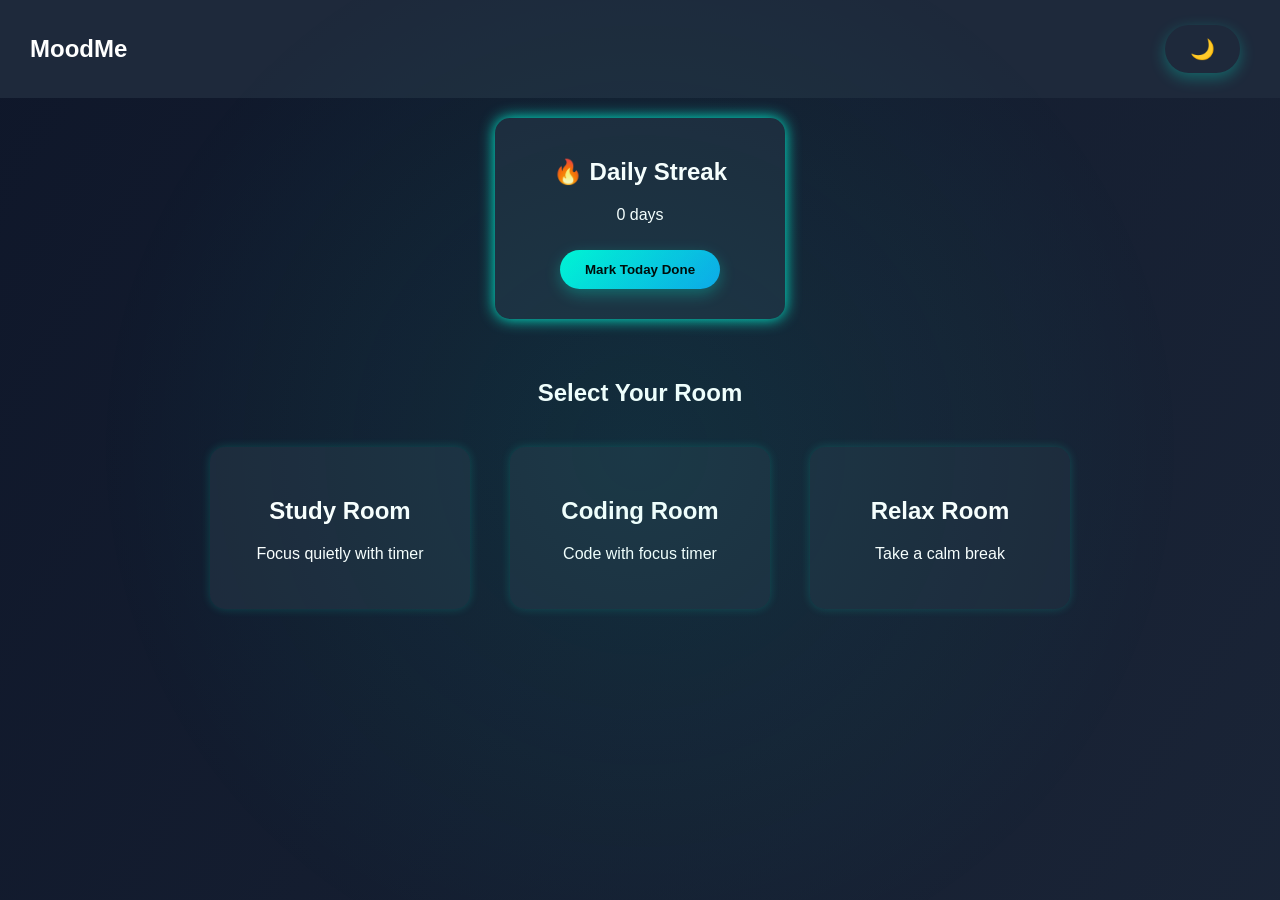
==== index.html @ 342658fb "Add files via upload" ====
<!DOCTYPE html>
<html lang="en">

<head>
<meta charset="UTF-8">
<title>MoodMe Rooms</title>

<!-- linking CSS file -->
<link rel="stylesheet" href="style.css">
</head>
<script src="timer.js"></script>
<body>
<nav>
<h2>MoodMe</h2>
<button onclick="toggleTheme()">🌙</button>
</nav>
<div class="particles">
<span></span>
<span></span>
<span></span>
<span></span>
<span></span>
<span></span>
<span></span>
</div>

<!-- Streak Dashboard -->
<div class="streak">
<h2>🔥 Daily Streak</h2>
<p id="streakCount">0 days</p>
<button onclick="increaseStreak()">Mark Today Done</button>
</div>

<!-- main container -->
<section class="rooms">

<h1>Select Your Room</h1>

<!-- room buttons -->
<div class="room-container">

<!-- clicking this opens silent room -->
<a href="studyroom.html" class="room-card">
<h2>Study Room</h2>
<p>Focus quietly with timer</p>
</a>

<!-- coding room -->
<a href="codingroom.html" class="room-card">
<h2>Coding Room</h2>
<p>Code with focus timer</p>
</a>

<!-- relax room -->
<a href="relaxroom.html" class="room-card">
<h2>Relax Room</h2>
<p>Take a calm break</p>
</a>

</div>


</section>

</body>
</html>
---- style.css ----
/* RESET */
body{
margin:0;
font-family:Arial;
background:linear-gradient(120deg,#0f172a,#1e293b,#020617);
background-size:300% 300%;
animation:gradientMove 12s ease infinite;
color:white;
text-align:center;
overflow-x:hidden;
}

/* animated gradient */
@keyframes gradientMove{
0%{background-position:0% 50%;}
50%{background-position:100% 50%;}
100%{background-position:0% 50%;}
}

/* ------------------ */
/* FLOATING PARTICLES */
/* ------------------ */

.particles span{
position:absolute;
width:8px;
height:8px;
background:#00f5d4;
border-radius:50%;
box-shadow:
0 0 10px #00f5d4,
0 0 20px #00f5d4,
0 0 40px #00f5d4;
animation:floatUp 15s linear infinite;
}

.particles span:nth-child(1){left:5%;animation-duration:10s;}
.particles span:nth-child(2){left:15%;animation-duration:14s;}
.particles span:nth-child(3){left:25%;animation-duration:12s;}
.particles span:nth-child(4){left:40%;animation-duration:16s;}
.particles span:nth-child(5){left:55%;animation-duration:13s;}
.particles span:nth-child(6){left:70%;animation-duration:18s;}
.particles span:nth-child(7){left:85%;animation-duration:11s;}

@keyframes floatUp{
0%{
transform:translateY(100vh);
opacity:0;
}
20%{
opacity:1;
}
100%{
transform:translateY(-10vh);
opacity:0;
}
}

/* navigation bar */
nav{
display:flex;
justify-content:space-between;
padding:15px 30px;
background:#1e293b;
backdrop-filter:blur(10px);
}

/* room selection section */
.rooms{
margin-top:60px;
}

/* container for room cards */
.room-container{
display:flex;
justify-content:center;
gap:40px;
margin-top:40px;
flex-wrap:wrap;
}

/* room card */
.room-card{
background:#1e293b;
padding:30px;
border-radius:15px;
width:200px;
text-decoration:none;
color:white;
transition:0.3s;
box-shadow:0 0 10px rgba(0,245,212,0.2);
}

.room-card:hover{
background:#00f5d4;
color:black;
transform:translateY(-8px);
box-shadow:0 0 20px #00f5d4;
}

/* room interface */
.room{
margin-top:80px;
}

/* timer style */
#timer{
font-size:60px;
margin:30px;
text-shadow:
0 0 10px #00f5d4,
0 0 20px #00f5d4,
0 0 40px #00f5d4;
}

/* buttons */
button{
padding:10px 20px;
margin:10px;
border:none;
border-radius:10px;
cursor:pointer;
background:#00f5d4;
font-weight:bold;
transition:0.3s;
}

button:hover{
transform:scale(1.1);
box-shadow:0 0 15px #00f5d4;
}

/* coding textarea */
textarea{
width:60%;
height:120px;
border-radius:10px;
padding:10px;
border:none;
background:#1e293b;
color:white;
box-shadow:0 0 10px rgba(0,245,212,0.2);
}
.streak{
background:#1e293b;
padding:20px;
margin:20px auto;
width:250px;
border-radius:15px;
box-shadow:0 0 15px #00f5d4;
}
/* container layout */
.study-features{
display:flex;
justify-content:center;
gap:30px;
flex-wrap:wrap;
margin-top:40px;
}

/* individual floating cards */
.feature-box{
background:rgba(30,41,59,0.8);
backdrop-filter:blur(10px);
padding:20px;
border-radius:15px;
width:250px;
text-align:center;
box-shadow:0 0 15px rgba(0,245,212,0.2);
transition:0.3s;
}

/* hover glow effect */
.feature-box:hover{
transform:translateY(-10px) scale(1.03);
box-shadow:0 0 25px #00f5d4;
}

/* input styling */
.feature-box input{
width:90%;
padding:8px;
margin:10px 0;
border-radius:8px;
border:none;
outline:none;
}

/* button full width */
.feature-box{
background:linear-gradient(145deg,#1e293b,#0f172a);
border-radius:20px;
padding:25px;
width:260px;
text-align:center;
position:relative;

box-shadow:
0 10px 30px rgba(0,0,0,0.6),
inset 0 0 10px rgba(0,255,200,0.1);

transition:all 0.3s ease;
overflow:hidden;
}

/* glowing border effect */
.feature-box::before{
content:"";
position:absolute;
top:-2px;
left:-2px;
right:-2px;
bottom:-2px;
background:linear-gradient(45deg,#00f5d4,#0ea5e9,#00f5d4);
z-index:-1;
border-radius:20px;
opacity:0;
transition:0.3s;
}

.feature-box:hover::before{
opacity:1;
}

.feature-box:hover{
transform:translateY(-10px) scale(1.03);
}
button{
padding:12px 25px;
margin:10px;
border:none;
border-radius:30px;

background:linear-gradient(135deg,#00f5d4,#0ea5e9);
color:black;
font-weight:bold;

cursor:pointer;
transition:0.3s;

box-shadow:0 5px 15px rgba(0,245,212,0.3);
}

button:hover{
transform:translateY(-3px);
box-shadow:0 10px 25px rgba(0,245,212,0.6);
}
.study-features{
display:flex;
justify-content:center;
gap:50px;
flex-wrap:wrap;
margin-top:60px;
}
body::after{
content:"";
position:fixed;
top:0;
left:0;
width:100%;
height:100%;
background:radial-gradient(circle at center, rgba(0,245,212,0.08), transparent 70%);
pointer-events:none;
}
h3{
font-size:20px;
margin-bottom:15px;
color:#e2e8f0;
}
.sound-controls{
margin-top:20px;
}

.sound-controls button{
margin:10px;
}
.particles{
position:fixed;
width:100%;
height:100%;
top:0;
left:0;
z-index:-1;
overflow:hidden;
}
.particles span{
filter:blur(1px);
}
.relax-box{
width:300px;
margin:40px auto;
padding:25px;

background:rgba(30,41,59,0.6);
border-radius:20px;

text-align:center;
color:white;

/* glow effect */
box-shadow:
0 0 20px rgba(0,245,212,0.3),
0 0 40px rgba(0,245,212,0.2),
0 0 60px rgba(0,245,212,0.1);

/* glass effect */
backdrop-filter:blur(12px);

/* smooth animation */
animation:glowPulse 3s ease-in-out infinite;
}

/* glowing animation */
@keyframes glowPulse{
0%{
box-shadow:
0 0 15px rgba(0,245,212,0.2),
0 0 30px rgba(0,245,212,0.2);
}
50%{
box-shadow:
0 0 30px rgba(0,245,212,0.5),
0 0 60px rgba(0,245,212,0.4);
}
100%{
box-shadow:
0 0 15px rgba(0,245,212,0.2),
0 0 30px rgba(0,245,212,0.2);
}
}
#breathText{
font-size:20px;
margin-top:15px;
color:#00f5d4;
animation:fadeBreath 3s infinite;
}

@keyframes fadeBreath{
0%{opacity:0.3;}
50%{opacity:1;}
100%{opacity:0.3;}
}
/* AI BOX IMPROVEMENT */
.ai-box{
display:flex;
flex-direction:column;
justify-content:space-between;
}

/* chat display area */
.ai-chat{
background:#0f172a;
border-radius:10px;
padding:10px;
height:100px;
overflow-y:auto;
margin-bottom:10px;

box-shadow:inset 0 0 10px rgba(0,245,212,0.2);
}

/* input + button layout */
.ai-input{
display:flex;
gap:5px;
}

/* input styling */
.ai-input input{
flex:1;
padding:10px;
border-radius:10px;
border:none;
outline:none;
background:#020617;
color:white;
}

/* send button */
.ai-input button{
width:45px;
border-radius:10px;
padding:0;
font-size:18px;
}
.light-mode{
background:#f1f5f9;
color:black;
}

.light-mode .room-card,
.light-mode .feature-box{
background:white;
color:black;
}
nav button{
background:none;
border:none;
font-size:20px;
cursor:pointer;
color:#00f5d4;
}
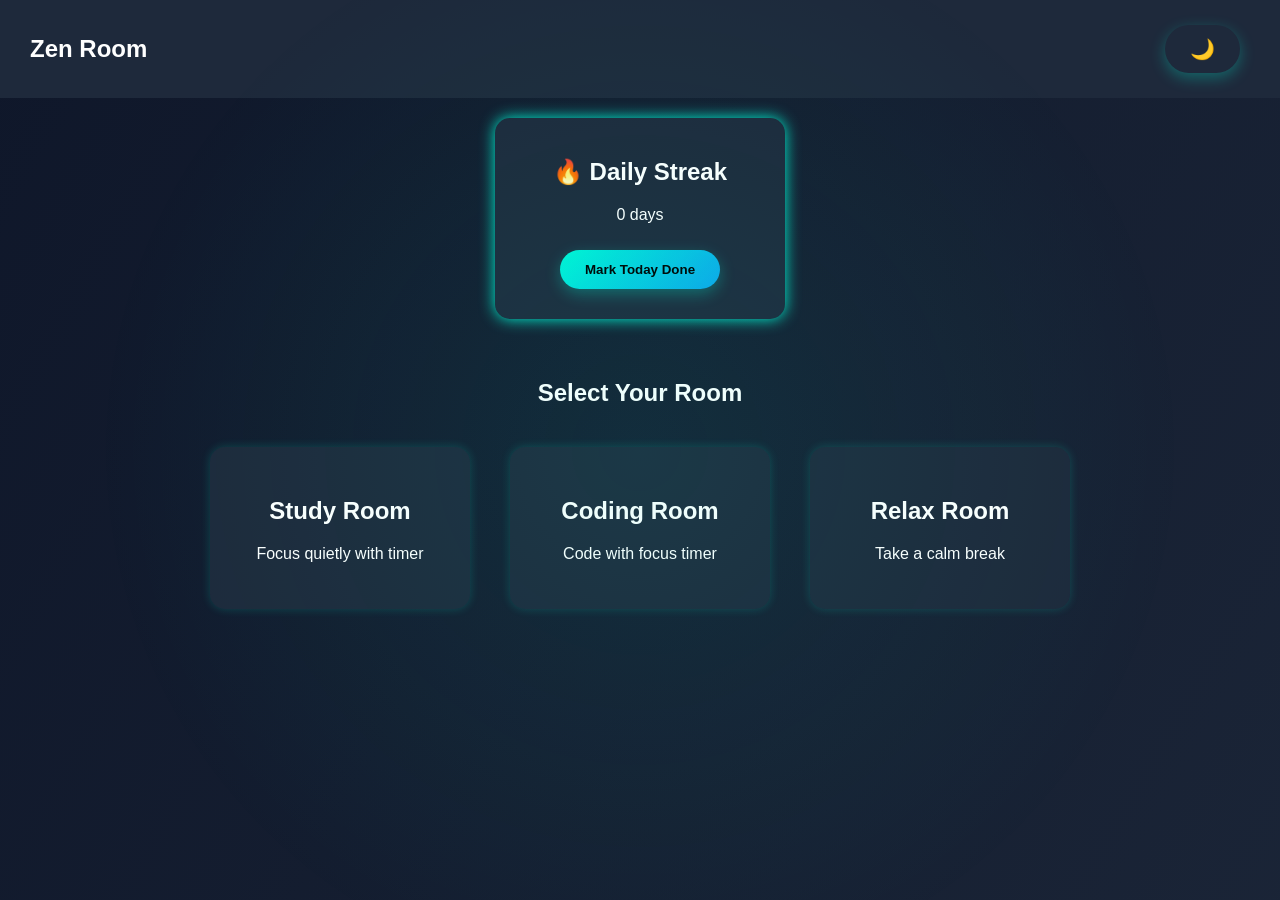
==== commit a71032fb: "Update index.html" ====
--- a/index.html
+++ b/index.html
@@ -11,7 +11,7 @@
 <script src="timer.js"></script>
 <body>
 <nav>
-<h2>MoodMe</h2>
+<h2>Zen Room</h2>
 <button onclick="toggleTheme()">🌙</button>
 </nav>
 <div class="particles">
@@ -63,4 +63,4 @@
 </section>
 
 </body>
-</html>+</html>
--- a/style.css
+++ b/style.css
@@ -399,4 +399,27 @@
 font-size:20px;
 cursor:pointer;
 color:#00f5d4;
+}
+.quote-box{
+margin-top:30px;
+padding:20px;
+width:300px;
+margin-left:auto;
+margin-right:auto;
+
+background:rgba(30,41,59,0.6);
+border-radius:15px;
+text-align:center;
+
+box-shadow:0 0 20px rgba(0,245,212,0.2);
+backdrop-filter:blur(10px);
+}
+.quote-box p{
+font-style:italic;
+margin-bottom:10px;
+color:#e2e8f0;
+font-size:16px;
+line-height:1.5;
+/* soft glow */
+text-shadow:0 0 8px rgba(0,245,212,0.3);
 }
